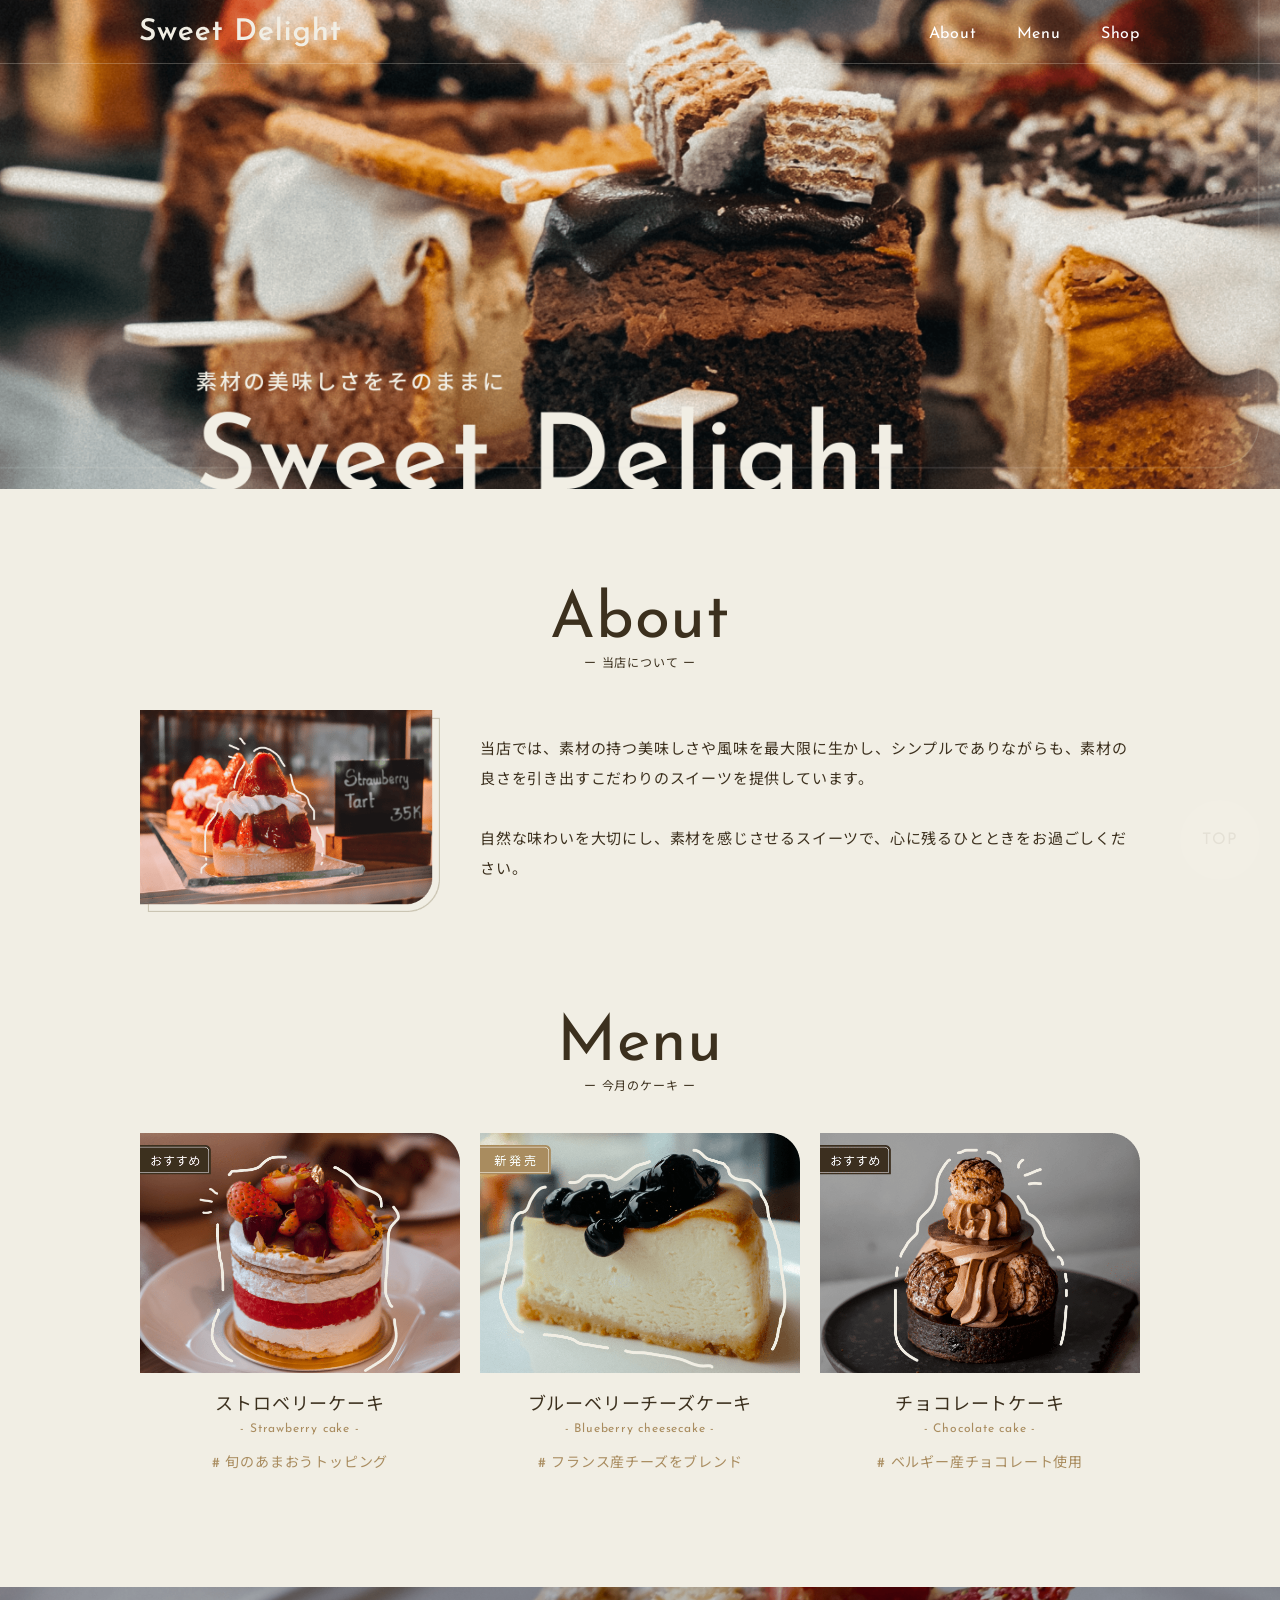
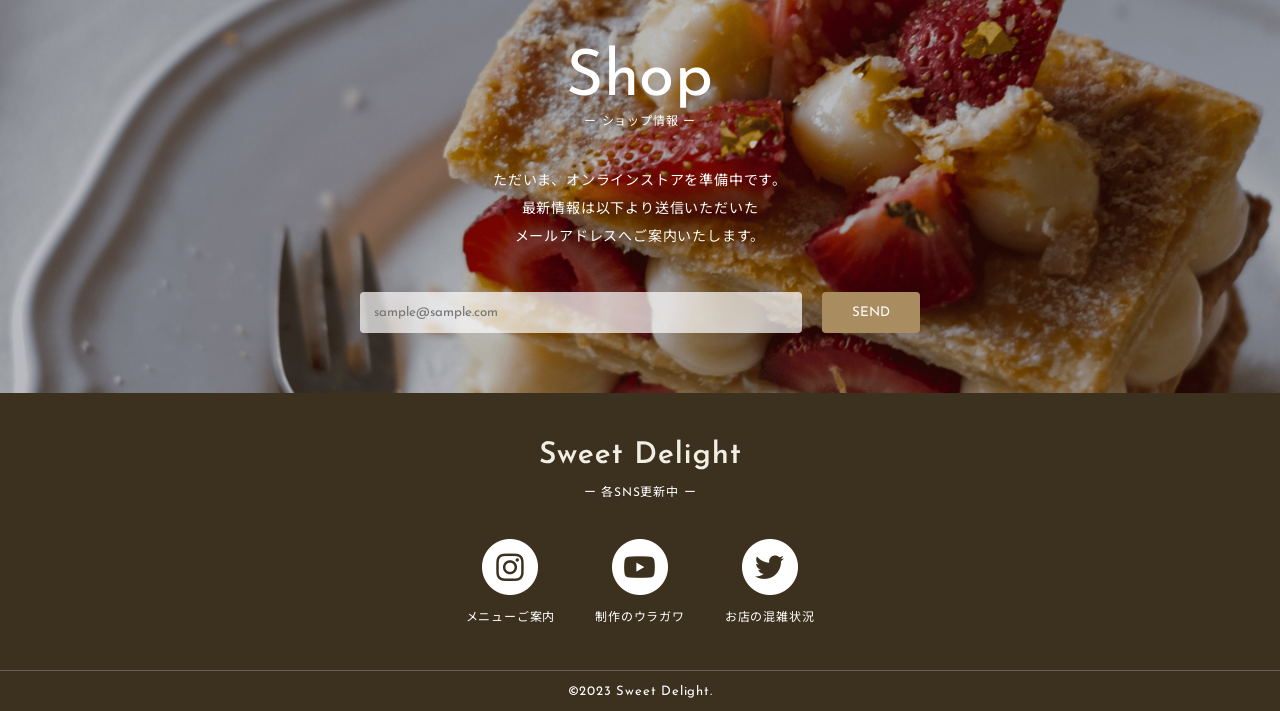
==== index.html @ 000b371a "最初のコミット" ====
<!DOCTYPE html>
<html lang="ja">
  <head>
    <meta charset="UTF-8" />
    <meta name="viewport" content="width=device-width, initial-scale=1.0" />
    <link rel="shortcut icon" href="favicon.ico" type="image/x-icon" />
    <meta name="robots" content="noindex" />
    <title>スイーツサイト</title>
    <meta name="description" content="サイトの概要を記入します。" />
    <link rel="preconnect" href="https://fonts.googleapis.com" />
    <link rel="preconnect" href="https://fonts.gstatic.com" crossorigin />
    <link href="https://fonts.googleapis.com/css2?family=Josefin+Sans:ital,wght@0,100..700;1,100..700&family=Noto+Sans+JP:wght@100..900&display=swap" rel="stylesheet" />
    <link rel="stylesheet" href="./css/reset.css" />
    <link rel="stylesheet" href="./css/style.css" />
  </head>

  <body>
    <header class="header">
      <div class="header-inner">
        <h1 class="header-logo">
          <img src="./img/logo.svg" alt="Sweet Delight" />
        </h1>
        <nav class="header-nav">
          <ul class="header-nav-list">
            <li class="header-nav-item">
              <a href="#about" class="header-nav-link">About</a>
            </li>
            <li class="header-nav-item header-drawer-content">
              <a href="#menu" class="header-nav-link" id="js-drawer">Menu</a>
              <ul class="header-nav-drawer-list">
                <li class="header-nav-drawer-item">
                  <a class="header-nav-drawer-link" href="#new">新発売</a>
                </li>
                <li class="header-nav-drawer-item">
                  <a class="header-nav-drawer-link" href="#recommend">おすすめ</a>
                </li>
                <li class="header-nav-drawer-item">
                  <a class="header-nav-drawer-link" href="limited">期間限定</a>
                </li>
              </ul>
            </li>
            <li class="header-nav-item">
              <a href="#shop" class="header-nav-link">Shop</a>
            </li>
          </ul>
        </nav>
      </div>
    </header>
    <div class="fv">
      <picture class="fv-picture">
        <source media="(min-width: 768px)" srcset="./img/fv.png" />
        <img src="./img/sp/fv.png" alt="" />
      </picture>
    </div>
    <section class="about" id="about">
      <div class="inner">
        <h2 class="section-heading">
          <span class="section-heading-main">About</span>
          <span class="section-heading-sub">ー 当店について ー</span>
        </h2>
        <div class="about-contents">
          <img class="about-img" src="./img/about.png" alt="" />
          <div class="about-text-contents">
            <p class="about-text">当店では、素材の持つ美味しさや風味を最大限に生かし、シンプルでありながらも、素材の良さを引き出すこだわりのスイーツを提供しています。</p>
            <p class="about-text">自然な味わいを大切にし、素材を感じさせるスイーツで、心に残るひとときをお過ごしください。</p>
          </div>
        </div>
      </div>
    </section>
    <section class="menu" id="menu">
      <div class="inner">
        <h2 class="section-heading">
          <span class="section-heading-main">Menu</span>
          <span class="section-heading-sub">ー 今月のケーキ ー</span>
        </h2>
        <div class="menu-contents">
          <ul class="menu-list">
            <li class="menu-item" id="recommend">
              <div class="menu-img">
                <img src="./img/menu1.png" alt="おすすめ ストロベリーケーキ" />
              </div>
              <div class="menu-text-contents">
                <h3 class="menu-name">
                  <span class="menu-name-main">ストロベリーケーキ</span>
                  <span class="menu-name-sub">- Strawberry cake -</span>
                </h3>
                <p class="menu-text"># 旬のあまおうトッピング</p>
              </div>
            </li>
            <li class="menu-item" id="new">
              <div class="menu-img">
                <img src="./img/menu2.png" alt="新発売 ブルーベリーケーキ" />
              </div>
              <div class="menu-text-contents">
                <h3 class="menu-name">
                  <span class="menu-name-main">ブルーベリーチーズケーキ</span>
                  <span class="menu-name-sub">- Blueberry cheesecake -</span>
                </h3>
                <p class="menu-text"># フランス産チーズをブレンド</p>
              </div>
            </li>
            <li class="menu-item">
              <div class="menu-img">
                <img src="./img/menu3.png" alt="おすすめ チョコレートケーキ" />
              </div>
              <div class="menu-text-contents">
                <h3 class="menu-name">
                  <span class="menu-name-main">チョコレートケーキ</span>
                  <span class="menu-name-sub">- Chocolate cake -</span>
                </h3>
                <p class="menu-text"># ベルギー産チョコレート使用</p>
              </div>
            </li>
          </ul>
        </div>
      </div>
    </section>
    <section class="shop" id="shop">
      <div class="shop-inner">
        <h2 class="section-heading section-heading-l">
          <span class="section-heading-main">Shop</span>
          <span class="section-heading-sub">ー ショップ情報 ー</span>
        </h2>
        <div class="shop-contents">
          <p class="shop-text">
            ただいま、オンラインストアを準備中です。<br />
            最新情報は以下より送信いただいた<br />
            メールアドレスへご案内いたします。
          </p>
        </div>
        <form action="" class="form">
          <input type="email" name="" id="" class="form-input" placeholder="sample@sample.com" />
          <button type="submit" class="form-submit">SEND</button>
        </form>
      </div>
    </section>
    <footer class="footer">
      <div class="footer-logo">
        <img src="./img/logo.svg" alt="Sweet Delight" />
      </div>
      <p class="footer-text">ー 各SNS更新中 ー</p>
      <ul class="footer-nav-list">
        <li class="footer-nav-item">
          <a href="" target="_blank" class="footer-nav-link"
            ><img src="./img/icon-instagram.png" alt="" class="sns-img" />
            <p class="footer-nav-link-text">メニューご案内</p>
          </a>
        </li>
        <li class="footer-nav-item">
          <a href="" target="_blank" class="footer-nav-link"
            ><img src="./img/icon-youtube.png" alt="" class="sns-img" />
            <p class="footer-nav-link-text">制作のウラガワ</p>
          </a>
        </li>
        <li class="footer-nav-item">
          <a href="" target="_blank" class="footer-nav-link"
            ><img src="./img/icon-twitter.png" alt="" class="sns-img" />
            <p class="footer-nav-link-text">お店の混雑状況</p>
          </a>
        </li>
      </ul>
      <div class="footer-copy-wrapper">
        <small class="footer-copyright">&copy;2023 Sweet Delight.</small>
      </div>
    </footer>
    <div id="js-pagetop">
      <a href="#" class="js-pagetop-text">TOP</a>
    </div>
    <div id="js-modal">
      <img class="js-modal-img" src="" alt="" />
    </div>
    <!-- 先にjQueryを読み込む -->
    <script src="https://ajax.googleapis.com/ajax/libs/jquery/3.7.0/jquery.min.js"></script>
    <script>
      jQuery(function () {
        /*
      課題①：ドロワーメニューの実装
      実装条件
      ・Menuをクリックすると
      ・新発売・おすすめ・期間限定のメニューを表示
      ・開閉時間の指定は不要
      */
        jQuery("#js-drawer").on("click", function (e) {
          jQuery(".header-nav-drawer-list").slideToggle();
          e.preventDefault();
          //  return false; /* aタグ本来の動きを無効化 */
        });

        /*
      課題②：ページトップへ戻るボタンを付ける
      実装条件
      ・トップから80pxスクロールしたら
      ・300ms（0.3秒）かけて
      ・フェードイン・フェードアウトで表示・非表示
      ・表示してる間はボタンはページ右下に固定
      ・ボタンを押したら500ms（0.5秒）かけてページトップへ戻る
      */
        // 下に80pxスクロールしたときのイベント
        jQuery(window).on("scroll", function () {
          jQuery(".header-nav-drawer-list").hide();
          if (jQuery(window).scrollTop() > 80) {
            jQuery("#js-pagetop").fadeIn(300);
          } else {
            jQuery("#js-pagetop").fadeOut(300);
          }
        });

        // TOPボタンをクリックしたときのイベント
        jQuery("#js-pagetop").click(function (e) {
          jQuery("html, body").animate({ scrollTop: 0 }, 500);
          e.preventDefault();
        });

        /*
      課題③：モーダルで画像の拡大表示
      実装条件
      ・メニュー一覧の画像をクリックすると
      ・縦横画面いっぱいに薄いグレーの背景ボックスを表示
      ・その枠の中心に拡大されたメニュー写真を表示
      ・画面のどこかをクリックすると拡大写真と背景ボックスを非表示
      ・アニメーションはフェードイン・フェードアウト
      ※要 style.cssの修正（モーダルウィンドウのレイアウト指定）
      */
        jQuery(".menu-img img").on("click", function () {
          let imgurl = $(this).attr("src");
          jQuery("#js-modal").css("display", "flex");
          jQuery(".js-modal-img").attr("src", imgurl).fadeIn();
          jQuery("html,body").css("overflow", "hidden"); // モーダルが表示されているときはスクロールバーを非表示に
        });
        jQuery("#js-modal").on("click", function () {
          if (jQuery("#js-modal").is(":visible")) {
            jQuery("#js-modal").fadeOut();
            jQuery("html,body").removeAttr("style"); //  overflow:hidden; のスタイルを削除
          }
        });
        jQuery(".js-modal-img").on("click", function (e) {
          e.stopPropagation(); // 画像の上をクリックしたときは、モーダルが消えないようにする
        });
      });
    </script>
  </body>
</html>
---- css/style.css ----
body {
  font-family: "Josefin Sans", "Noto Sans JP", sans-serif;
  color: #3c301e;
  position: relative;
}
img {
  width: 100%;
}

.header {
  position: fixed;
  top: 0;
  left: 0;
  border-bottom: 1px solid rgba(241, 238, 228, 0.25);
  width: 100%;
  text-align: center;
  padding: 12px;
}
.header-logo {
  width: 200px;
  margin: 0 auto;
}
.header-nav {
  margin-top: 10px;
}
.header-nav-list {
  display: flex;
  justify-content: center;
  gap: 22px;
}
.header-nav-link {
  color: #fff;
}
.header-drawer-content {
  position: relative;
}
.header-nav-drawer-list {
  display: none;
  position: absolute;
  top: 29px;
  left: -27.5px;
  width: 100px;
  background-color: rgba(0, 0, 0, 0.3);
  padding: 20px 5px;
}
.header-nav-drawer-link {
  color: #fff;
}
.header-nav-drawer-item {
  padding: 5px 0;
}
/*共通クラス*/
.inner {
  padding: 0 40px;
}
.section-heading {
  text-align: center;
  margin-bottom: 40px;
}
.section-heading-l {
  color: #fff;
}
.section-heading-main {
  font-size: 40px;
  display: block;
}
.section-heading-sub {
  font-size: 12px;
  display: block;
}
#js-pagetop {
  position: fixed;
  right: 20px;
  bottom: 20px;
  display: none;
}
.js-pagetop-text {
  display: block;
  border-radius: 50%;
  background-color: #fff;
  color: #3c301e;
  width: 80px;
  height: 80px;
  text-align: center;
  line-height: 80px;
}
#js-modal {
  display: none;
  position: fixed;
  top: 0;
  bottom: 0;
  left: 0;
  right: 0;
  z-index: 9999;
  align-items: center;
  justify-content: space-around;
  background-color: rgba(0, 0, 0, 0.7);
}
.js-modal-img {
  display: none;
  width: auto;
  max-width: 100%;
  height: auto;
  padding: 20px;
  box-sizing: border-box;
}
/*ファーストビューー*/

.fv-picture img {
  width: 100%;
}
.about {
  padding: 40px 0;
  background-color: #f1eee4;
}
.about-text-contents {
  margin-top: 20px;
}
.about-text {
  font-size: 14px;
  line-height: 2;
}
.about-text + .about-text {
  margin-top: 16px;
}
.menu {
  background-color: #f1eee4;
  padding: 80px 0;
}
.menu-item + .menu-item {
  margin-top: 62px;
}

.menu-text-contents {
  text-align: center;
  padding: 16px;
}
.menu-name-main {
  font-size: 18px;
  display: block;
}
.menu-name-sub {
  font-size: 12px;
  color: #a98c5f;
  display: block;
  margin-top: 8px;
}
.menu-text {
  font-size: 14px;
  color: #a98c5f;
  margin-top: 16px;
}
.shop {
  background-image: url(../img/sp/bg-shop.png);
  background-position: center center;
  background-size: cover;
  padding: 80px 0;
}
.shop-inner {
  padding: 0 20px;
}
.shop-text {
  color: #fff;
  text-align: center;
  font-size: 14px;
  line-height: 2;
}
.form {
  margin-top: 40px;
}
.form-input {
  width: 100%;
  border-radius: 4px;
  background-color: rgba(255, 255, 255, 0.7);
  border: none;
  font-family: "Josefin Sans", "Noto Sans JP", sans-serif;
  padding: 14px;
}
.form-submit {
  border-radius: 4px;
  border: none;
  font-family: "Josefin Sans", "Noto Sans JP", sans-serif;
  display: block;
  margin: 10px auto 0;
  width: 120px;
  padding: 12px 10px;
  color: #fff;
  background-color: #a98c5f;
}
.footer {
  background-color: #3c301e;
  text-align: center;
  padding-top: 46px;
  color: #fff;
}
.footer-logo {
  width: 200px;
  margin: 0 auto;
}
.footer-text {
  color: #fff;
  font-size: 12px;
}
.footer-nav-list {
  margin-top: 40px;
  display: flex;
  justify-content: center;
  gap: 24px;
  padding: 0 20px;
}
.footer-nav-link-text {
  font-size: 12px;
  margin-top: 12px;
}
.sns-img {
  width: 56px;
}
.footer-copy-wrapper {
  border-top: 1px solid rgba(241, 238, 228, 0.25);
  padding: 12px;
  margin-top: 46px;
}

/* タブレット・PCサイズの表示 */
@media screen and (min-width: 768px) {
  body {
    letter-spacing: 0.05em;
  }
  .header {
    padding: 16px;
  }
  .header-logo {
    margin: 0;
  }
  .header-inner {
    max-width: 1080px;
    padding: 0 40px;
    margin: 0 auto;
    display: flex;
    justify-content: space-between;
  }
  .header-nav-list {
    gap: 40px;
  }
  .header-nav-link {
    transition: opacity 0.3s;
  }
  .header-nav-link:hover {
    opacity: 0.7;
  }

  .inner {
    max-width: 1080px;
    padding: 0 40px;
    margin: 0 auto;
  }

  .section-heading-main {
    font-size: 64px;
  }
  .about {
    padding: 100px 0;
  }
  .about-contents {
    display: flex;
    gap: 40px;
    align-items: center;
  }
  .about-img {
    width: 300px;
  }
  .about-text {
    font-size: 15px;
  }
  .about-text + .about-text {
    margin-top: 30px;
  }
  .about-text-contents {
    margin: 0;
  }
  .menu {
    padding: 0 0 100px;
  }
  .menu-list {
    display: flex;
    gap: 20px;
  }
  .menu-item + .menu-item {
    margin-top: 0;
  }

  .shop {
    background-image: url(../img/bg-shop.png);
    background-position: center center;
    background-size: cover;
    padding: 60px 0;
  }
  .shop-inner {
    max-width: 600px;
    margin: 0 auto;
  }
  .form {
    display: flex;
    gap: 20px;
  }
  .form-submit {
    margin-top: 0;
    transition: opacity 0.3s;
  }
  .form-submit:hover {
    opacity: 0.7;
    cursor: pointer;
  }
  .footer-text {
    margin-top: 12px;
  }
  .footer-nav-list {
    gap: 40px;
  }
  .footer-copyright {
    font-size: 13px;
  }
  .header-drawer-content {
    position: relative;
  }
  .header-nav-drawer-list {
    display: none;
    position: absolute;
    top: 39px;
    left: -27.5px;
    width: 100px;
    background-color: rgba(0, 0, 0, 0.3);
    padding: 20px 5px;
  }
  .header-nav-drawer-link {
    color: #fff;
  }
  .header-nav-drawer-link:hover {
    text-decoration: underline;
  }
}
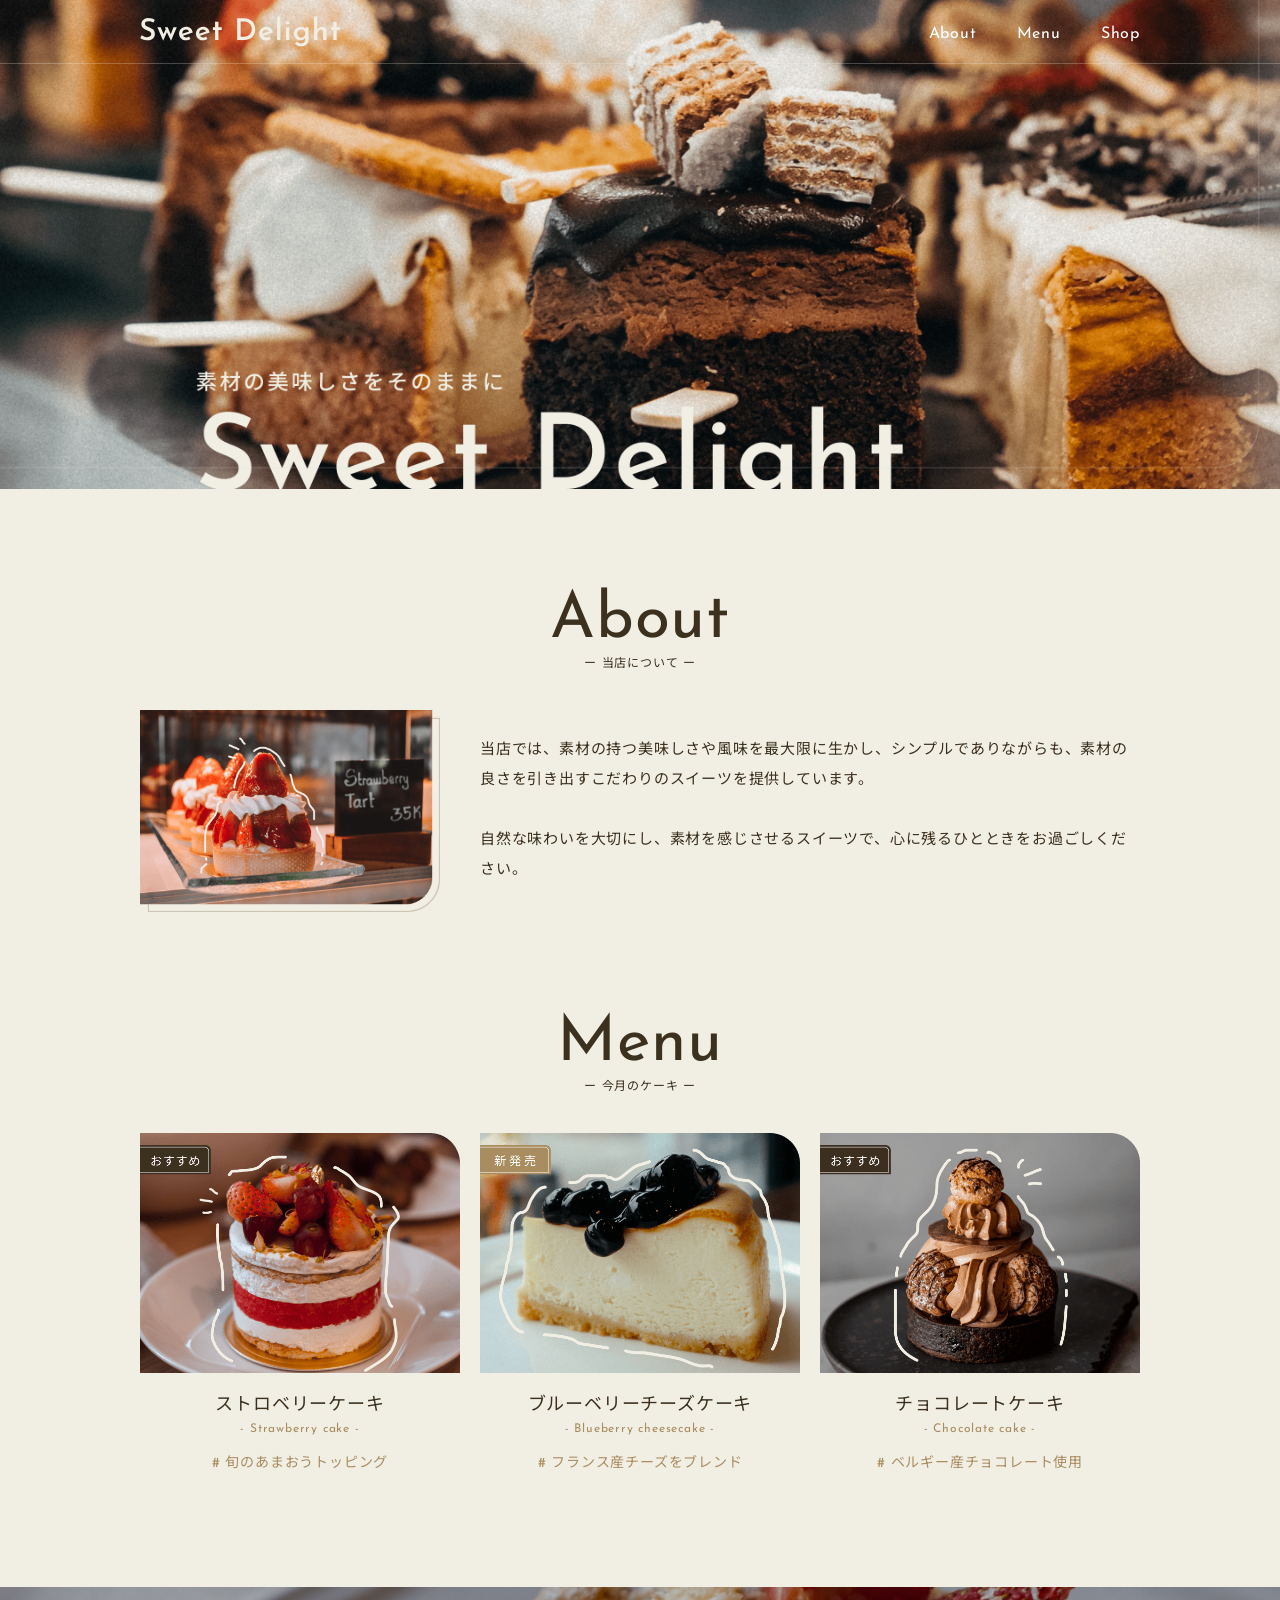
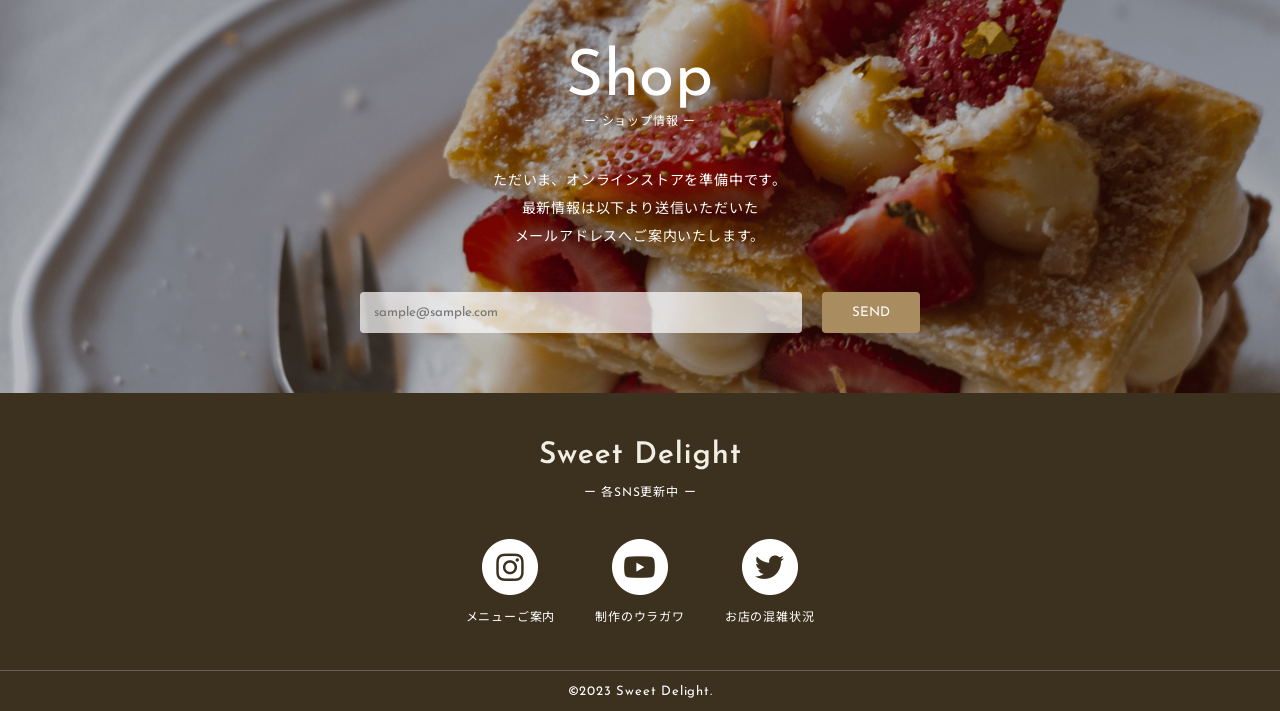
==== commit 62913f9b: "アクセス解析のタグを追加" ====
--- a/index.html
+++ b/index.html
@@ -12,6 +12,7 @@
     <link href="https://fonts.googleapis.com/css2?family=Josefin+Sans:ital,wght@0,100..700;1,100..700&family=Noto+Sans+JP:wght@100..900&display=swap" rel="stylesheet" />
     <link rel="stylesheet" href="./css/reset.css" />
     <link rel="stylesheet" href="./css/style.css" />
+    <script async src="/cgi-bin/lunalys3/analyzer/tracker.js" id="lunalys" data-site="1"></script>
   </head>
 
   <body>
